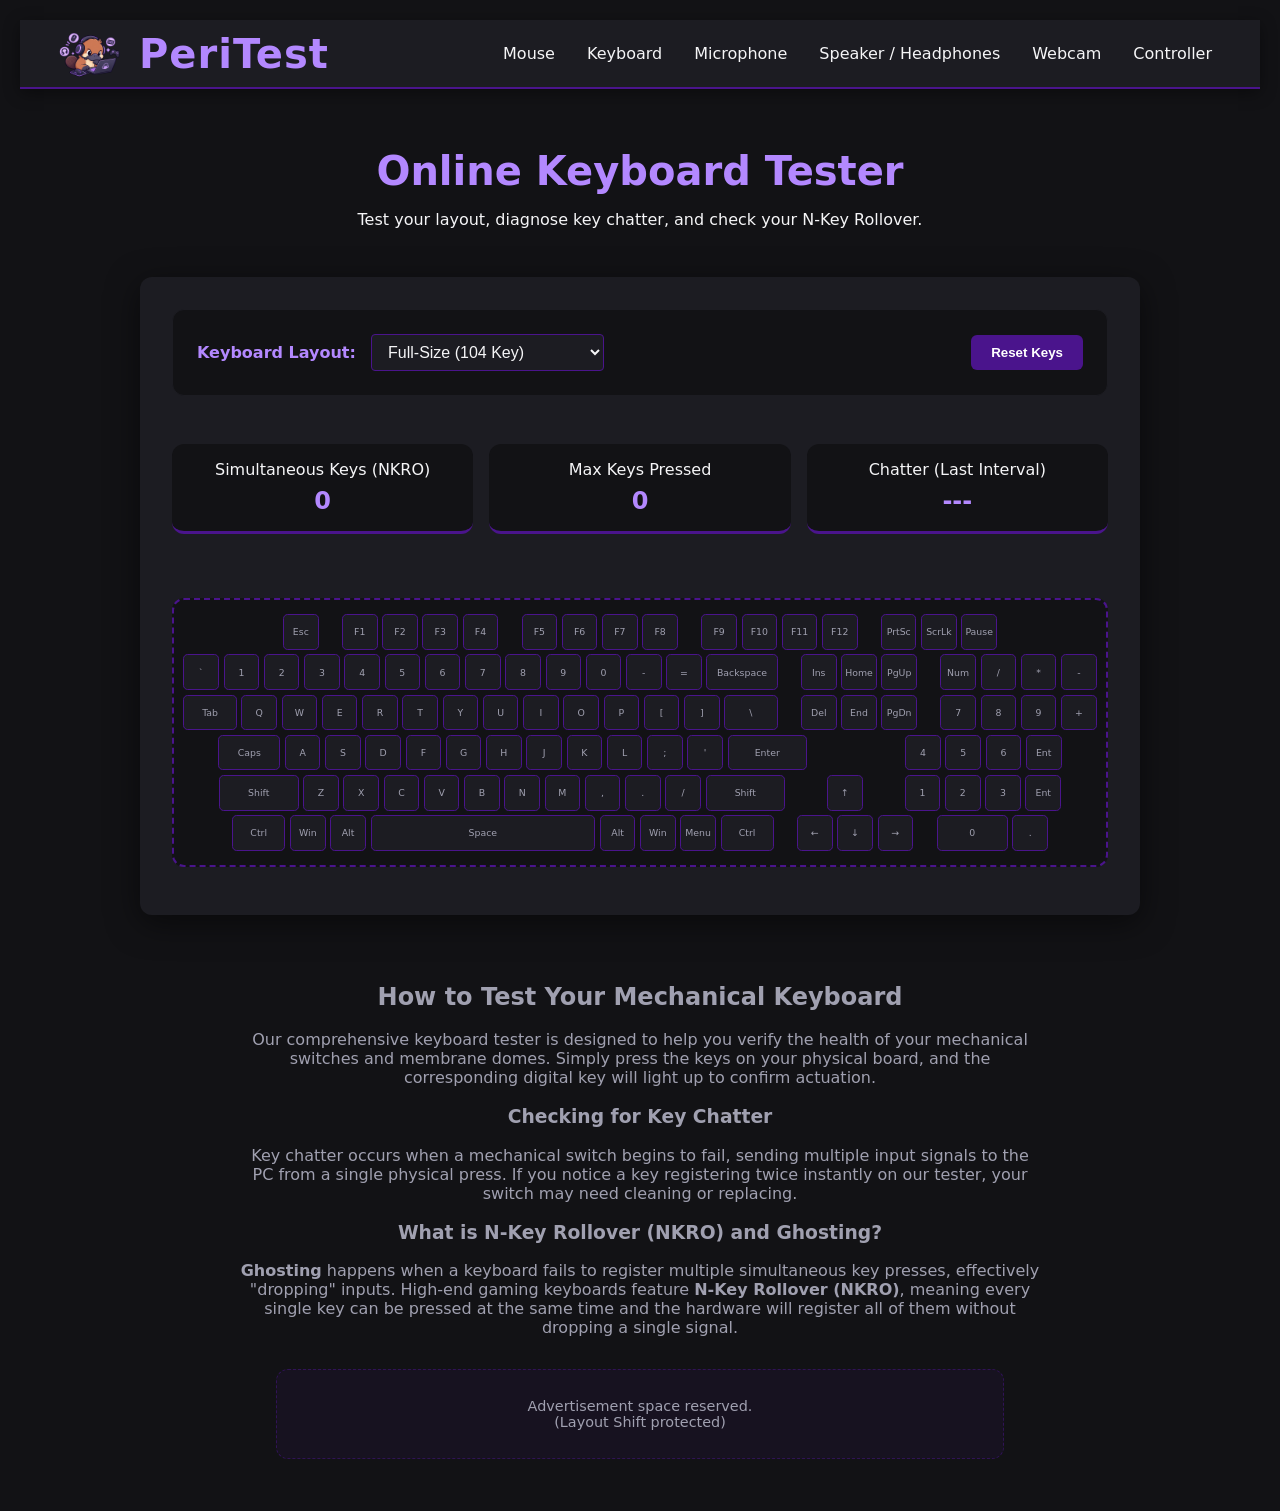
==== keyboard.html @ 8a7df440 "Initial commit" ====
<!DOCTYPE html>
<html lang="en">
<head>
    <meta charset="UTF-8">
    <meta name="viewport" content="width=device-width, initial-scale=1.0">
    <title>Keyboard Tester | Check for Ghosting, Chatter, & NKRO</title>
    <meta name="description" content="Free online keyboard tester. Verify all your keys are working, test N-Key Rollover (NKRO), and check mechanical switches for key chatter and ghosting.">
    <link rel="stylesheet" href="styles.css">
</head>
<body>
    
    <!-- Global Navigation Bar -->
    <nav class="main-nav">
        <a href="index.html" class="nav-brand">
            <img src="logo.png" alt="PeripheralTest Logo" class="nav-logo-img">
            PeriTest
        </a>
        <ul class="nav-links">
            <li class="dropdown">
                <a href="mouse.html">Mouse</a>
                <ul class="dropdown-menu">
                    <li><a href="mouse.html">Mouse Tester</a></li>
                </ul>
            </li>
            <li class="dropdown">
                <a href="keyboard.html">Keyboard</a>
                <ul class="dropdown-menu">
                    <li><a href="keyboard.html">Keyboard Tester</a></li>
                    <li><a href="#">Typing Test (WPM)</a></li>
                </ul>
            </li>
            <li class="dropdown">
                <a href="mic.html">Microphone</a>
                <ul class="dropdown-menu">
                    <li><a href="mic.html">Mic Tester</a></li>
                </ul>
            </li>
            <li class="dropdown">
                <a href="speaker.html">Speaker / Headphones</a>
                <ul class="dropdown-menu">
                    <li><a href="speaker.html">Left/Right Audio Test</a></li>
                </ul>
            </li>
            <li class="dropdown">
                <a href="webcam.html">Webcam</a>
                <ul class="dropdown-menu">
                    <li><a href="webcam.html">Webcam Tester</a>
                    </li>
                </ul>
            </li>
            <li class="dropdown">
                <a href="#">Controller</a>
                <ul class="dropdown-menu">
                    <li><a href="#">Gamepad Tester</a></li>
                    <li><a href="#">Stick Drift Test</a></li>
                </ul>
            </li>
        </ul>
    </nav>
    
    <!-- Main Header for SEO -->
    <header class="seo-header">
        <h1>Online Keyboard Tester</h1>
        <p>Test your layout, diagnose key chatter, and check your N-Key Rollover.</p>
    </header>

    <!-- Main Testing Application -->
    <main class="tester-container">
        
        <!-- Top Toolbar for Layout Selection -->
        <div class="top-toolbar">
            <div class="layout-selector">
                <label for="layout-select">Keyboard Layout:</label>
                <select id="layout-select">
                    <option value="full">Full-Size (104 Key)</option>
                    <option value="tkl">Tenkeyless (TKL / 87 Key)</option>
                    <option value="60">60% Compact</option>
                </select>
            </div>
            <button id="reset-keyboard">Reset Keys</button>
        </div>

        <!-- Left Column: Interactive Keyboard -->
        <section class="interactive-zone" style="grid-column: 1 / -1;">
            
            <!-- Live Keyboard Stats -->
            <div class="stats-dashboard" style="margin-bottom: 2rem;">
                <div class="stat-box">
                    <span class="stat-label">Simultaneous Keys (NKRO)</span>
                    <span class="stat-value" id="nkro-display">0</span>
                </div>
                <div class="stat-box">
                    <span class="stat-label">Max Keys Pressed</span>
                    <span class="stat-value" id="max-nkro-display">0</span>
                </div>
                <div class="stat-box">
                    <span class="stat-label">Chatter (Last Interval)</span>
                    <span class="stat-value" id="chatter-display">---</span>
                </div>
            </div>

            <!-- Scrollable Wrapper for Mobile -->
            <div class="keyboard-scroll-wrapper">
                <div id="keyboard-container" class="keyboard-container">
                    <!-- JavaScript will inject the 104 keys here -->
                </div>
            </div>
            
        </section>

    </main>

    <!-- SEO & AdSense Content Area (Specific to Keyboards) -->
    <article class="informational-content">
        <h2>How to Test Your Mechanical Keyboard</h2>
        <p>Our comprehensive keyboard tester is designed to help you verify the health of your mechanical switches and membrane domes. Simply press the keys on your physical board, and the corresponding digital key will light up to confirm actuation.</p>

        <h3>Checking for Key Chatter</h3>
        <p>Key chatter occurs when a mechanical switch begins to fail, sending multiple input signals to the PC from a single physical press. If you notice a key registering twice instantly on our tester, your switch may need cleaning or replacing.</p>

        <h3>What is N-Key Rollover (NKRO) and Ghosting?</h3>
        <p><strong>Ghosting</strong> happens when a keyboard fails to register multiple simultaneous key presses, effectively "dropping" inputs. High-end gaming keyboards feature <strong>N-Key Rollover (NKRO)</strong>, meaning every single key can be pressed at the same time and the hardware will register all of them without dropping a single signal.</p>
        
        <!-- AdSense Safe Zone -->
        <div class="ad-container">
            <span>Advertisement space reserved.<br>(Layout Shift protected)</span>
        </div>
    </article>

    <script src="keyboard.js"></script>
</body>
</html>
---- styles.css ----
:root {
    /* Brand Colors */
    --bg-dark: #121215;
    --surface-dark: #1c1c22;
    --purple-deep: #4a148c;
    --lavender-glow: #b388ff;
    --text-main: #f5f5f7;
    --text-muted: #a0a0b0;
    
    /* Layout */
    --border-radius: 12px;
}

/* --- GLOBAL RESET --- */
*, *::before, *::after {
    box-sizing: border-box;
}

body {
    background-color: var(--bg-dark);
    color: var(--text-main);
    font-family: 'Segoe UI', system-ui, -apple-system, sans-serif;
    margin: 0;
    padding: 20px;
    display: flex;
    flex-direction: column;
    align-items: center;
    overflow-x: hidden; /* Prevents general page scrolling */
}
.interactive-zone {
    container-type: inline-size;
}

/* --- GLOBAL NAVIGATION BAR --- */
.main-nav {
    width: 100%;
    background-color: var(--surface-dark);
    padding: 0 2rem;
    display: flex;
    justify-content: space-between;
    align-items: center;
    border-bottom: 2px solid var(--purple-deep);
    box-shadow: 0 4px 15px rgba(0, 0, 0, 0.4);
    box-sizing: border-box;
    margin-bottom: 2rem;
}

/* --- BRANDING & LOGO --- */
.nav-brand {
    display: flex;
    align-items: center;
    gap: 12px; /* Controls the space between the image and the text */
    font-size: 2.5rem;
    font-weight: bold;
    color: var(--lavender-glow);
    letter-spacing: 1px;
    text-decoration: none;
}

.nav-logo-img {
    height: 50px; /* Locks the logo height to fit the nav bar */
    width: auto;  /* Maintains the original aspect ratio */
    display: block;
}

/* Mobile Adjustment for Logo */
@media (max-width: 768px) {
    .nav-brand {
        font-size: 1.3rem; /* Shrinks the text slightly on mobile */
    }
    .nav-logo-img {
        height: 32px; /* Shrinks the logo slightly on mobile */
    }
}

.nav-links {
    list-style: none;
    display: flex;
    margin: 0;
    padding: 0;
}

.nav-links > li {
    position: relative;
    padding: 1.5rem 1rem;
}

.nav-links a {
    color: var(--text-main);
    text-decoration: none;
    font-weight: 500;
    transition: color 0.2s ease;
}

.nav-links a:hover {
    color: var(--lavender-glow);
}

/* Dropdown Menu Logic */
.dropdown-menu {
    display: none;
    position: absolute;
    top: 100%;
    left: 0;
    background-color: var(--surface-dark);
    border: 1px solid var(--purple-deep);
    border-radius: 0 0 8px 8px;
    list-style: none;
    padding: 0.5rem 0;
    min-width: 200px;
    box-shadow: 0 8px 20px rgba(0,0,0,0.6);
    z-index: 100;
}

.dropdown:hover .dropdown-menu {
    display: block;
}

.dropdown-menu li {
    padding: 0;
}

.dropdown-menu a {
    display: block;
    padding: 0.8rem 1.5rem;
    font-size: 0.95rem;
}

.dropdown-menu a:hover {
    background-color: var(--purple-deep);
    color: #fff;
}

/* SEO Header */
.seo-header {
    text-align: center;
    margin-bottom: 2rem;
}

.seo-header h1 {
    color: var(--lavender-glow);
    font-size: 2.5rem;
    margin-bottom: 0.5rem;
}

/* Application Layout */
.tester-container {
    display: grid;
    grid-template-columns: 1fr 1fr;
    gap: 2rem;
    width: 100%;
    max-width: 1000px;
    background-color: var(--surface-dark);
    padding: 2rem;
    border-radius: var(--border-radius);
    box-shadow: 0 8px 32px rgba(0, 0, 0, 0.5);
    /* Prevents right-click menu from popping up while testing */
    user-select: none; 
    -webkit-user-select: none;
}

/* Mouse Graphic & Stats */
.interactive-zone {
    display: flex;
    flex-direction: column;
    gap: 2rem;
}

.mouse-graphic {
    height: 300px;
    background-color: var(--bg-dark);
    border: 2px dashed var(--purple-deep);
    border-radius: var(--border-radius);
    display: flex;
    align-items: center;
    justify-content: center;
    transition: box-shadow 0.1s ease;
}

/* This class will be toggled by JS when a button is pressed */
.mouse-graphic.active-click {
    box-shadow: 0 0 20px var(--lavender-glow);
    border-color: var(--lavender-glow);
}

.stats-dashboard {
    display: flex;
    justify-content: space-between;
    gap: 1rem;
}

.stat-box {
    background: var(--bg-dark);
    padding: 1rem;
    border-radius: var(--border-radius);
    flex: 1;
    text-align: center;
    border-bottom: 3px solid var(--purple-deep);
}

.stat-value {
    display: block;
    font-size: 1.5rem;
    font-weight: bold;
    color: var(--lavender-glow);
    margin-top: 0.5rem;
}

/* Event Log Table */
.log-zone {
    display: flex;
    flex-direction: column;
}

.table-container {
    height: 380px;
    overflow-y: auto;
    background: var(--bg-dark);
    border-radius: var(--border-radius);
}

table {
    width: 100%;
    border-collapse: collapse;
    text-align: left;
}

th, td {
    padding: 12px 15px;
    border-bottom: 1px solid var(--surface-dark);
}

th {
    background-color: var(--purple-deep);
    position: sticky;
    top: 0;
}

/* Informational Content (SEO) */
.informational-content {
    max-width: 800px;
    margin-top: 3rem;
    text-align: center;
    color: var(--text-muted);
}

/* Illuminates specific SVG paths based on user input */
.active-svg-part {
    fill: var(--lavender-glow) !important;
    transition: fill 0.05s ease-out;
}

/* --- KEYBOARD TESTER STYLES --- */
.keyboard-container {
    display: flex;
    flex-direction: column;
    gap: 0.5cqw; /* Gap scales dynamically */
    background: var(--bg-dark);
    padding: 1.5cqw;
    border-radius: var(--border-radius);
    border: 2px dashed var(--purple-deep);
    width: 100%;
    box-sizing: border-box;
    overflow: hidden; /* No more horizontal scrolling */
}

.keyboard-row {
    display: flex;
    gap: 0.5cqw;
    justify-content: center;
}

/* Base Key Style - Sizes based on a percentage of the container */
.key {
    background: var(--surface-dark);
    border: 1px solid var(--purple-deep);
    border-radius: 0.5cqw;
    min-width: 3.8cqw; 
    height: 3.8cqw;
    display: flex;
    align-items: center;
    justify-content: center;
    color: var(--text-muted);
    font-size: 1cqw;
    font-weight: 500;
    user-select: none;
    transition: background-color 0.1s, transform 0.05s, box-shadow 0.1s;
    box-sizing: border-box;
}

/* Scaled Modifiers for specific keys */
.key.w-1-5 { min-width: 5.7cqw; } 
.key.w-1-75 { min-width: 6.6cqw; } 
.key.w-2 { min-width: 7.6cqw; } 
.key.w-2-25 { min-width: 8.5cqw; } 
.key.w-space { min-width: 24cqw; } 
.key.spacer { background: transparent; border: none; min-width: 1.5cqw; } 

/* Active States */
.key.active-key {
    background: var(--lavender-glow);
    color: var(--bg-dark);
    transform: scale(0.92);
    box-shadow: 0 0 10px var(--lavender-glow);
    border-color: var(--lavender-glow);
}

.key.registered-key {
    border-color: var(--lavender-glow);
    color: var(--text-main);
}

/* --- TOP TOOLBAR --- */
.top-toolbar {
    grid-column: 1 / -1;
    display: flex;
    justify-content: space-between;
    align-items: center;
    background: var(--bg-dark);
    padding: 1.5rem;
    border-radius: var(--border-radius);
    margin-bottom: 1rem;
    border: 1px solid var(--surface-dark);
}

.layout-selector label {
    margin-right: 10px;
    font-weight: bold;
    color: var(--lavender-glow);
}

.layout-selector select {
    padding: 8px 12px;
    background: var(--surface-dark);
    color: var(--text-main);
    border: 1px solid var(--purple-deep);
    border-radius: 4px;
    font-size: 1rem;
    cursor: pointer;
}

#reset-keyboard {
    background: var(--purple-deep);
    color: white;
    border: none;
    padding: 10px 20px;
    border-radius: 6px;
    cursor: pointer;
    font-weight: bold;
    transition: background 0.2s;
}

#reset-keyboard:hover {
    background: var(--lavender-glow);
    color: var(--bg-dark);
}

/* --- KEYBOARD SCROLL FIX --- */
.keyboard-scroll-wrapper {
    width: 100%;
    overflow-x: auto; /* Allows horizontal swiping */
    padding-bottom: 1rem; /* Space for the scrollbar */
}

.keyboard-container {
    /* Keep your existing rules here, but ADD this min-width: */
    min-width: 750px; 
}

/* Mobile Optimization */
@media (max-width: 768px) {
    /* Stack the Navigation Bar */
    .main-nav {
        flex-direction: column;
        padding: 1rem 0;
    }
    
    .nav-links {
        flex-wrap: wrap;
        justify-content: center;
        gap: 0.5rem;
    }

    .nav-links > li {
        padding: 0.5rem 1rem;
    }

    /* Stack the Testing Columns */
    .tester-container {
        grid-template-columns: 1fr;
        padding: 1rem;
    }

    /* Stack Statistics Boxes */
    .stats-dashboard {
        flex-direction: column;
    }

    /* Limit Event Log Height on Mobile */
    .table-container {
        height: 250px; 
    }

    /* Adjust Keyboard Font Size for tiny keys */
    .key {
        font-size: 1.5cqw; 
    }
}

/* AdSense Space */
.ad-container {
    width: 100%;
    max-width: 728px; /* Standard AdSense Leaderboard width */
    margin: 2rem auto;
    background-color: rgba(74, 20, 140, 0.1); /* Faint placeholder background */
    border: 1px dashed rgba(74, 20, 140, 0.5);
    border-radius: var(--border-radius);
    display: flex;
    align-items: center;
    justify-content: center;
    color: var(--text-muted);
    font-size: 0.9rem;
    text-align: center;
    
    /* Crucial for SEO: Reserves space to prevent Layout Shift */
    min-height: 90px; 
}

/* Mobile Ad Adjustments */
/* =========================================
   MOBILE RESPONSIVENESS (Media Queries)
   ========================================= */
@media (max-width: 768px) {
    
    /* 1. Stack the Navigation Bar cleanly */
    .main-nav {
        flex-direction: column;
        padding: 1rem;
    }
    
    .nav-brand {
        margin-bottom: 1rem;
        font-size: 1.8rem;
    }

    .nav-links {
        flex-direction: column;
        width: 100%;
        text-align: center;
        gap: 0;
    }

    .nav-links > li {
        width: 100%;
        padding: 0.8rem 0;
        border-bottom: 1px solid rgba(74, 20, 140, 0.3);
    }

    /* 2. Stack the Toolbar Elements */
    .top-toolbar {
        flex-direction: column;
        gap: 1.5rem;
        align-items: stretch;
        text-align: center;
    }

    .layout-selector select {
        width: 100%;
        margin-top: 0.8rem;
    }

    /* 3. Force Statistics to Stack Vertically */
    .stats-dashboard {
        display: flex;
        flex-direction: column !important;
        gap: 1rem;
    }

    .stat-box {
        width: 100%;
    }

    /* 4. Fix Main Grid Spacing */
    .tester-container {
        grid-template-columns: 1fr;
        padding: 1rem;
    }
    
    .interactive-zone {
        padding: 0;
    }

    /* 5. Mobile Ad Container */
    .ad-container {
        max-width: 300px;
        min-height: 250px;
        margin: 2rem auto;
    }
}

/* --- MIC RECORDING STYLES --- */
.record-btn {
    background: var(--surface-dark);
    color: var(--lavender-glow);
    border: 2px solid var(--purple-deep);
    padding: 12px 24px;
    border-radius: 6px;
    font-size: 1rem;
    font-weight: bold;
    cursor: pointer;
    transition: all 0.2s ease;
}

.record-btn:not(.disabled):hover {
    background: var(--purple-deep);
    color: white;
}

/* Active Recording State with CSS Animation */
.record-btn.active-record {
    background: #ff5252;
    color: white;
    border-color: #ff5252;
    animation: pulse-red 1.5s infinite;
}

.record-btn.disabled {
    opacity: 0.5;
    cursor: not-allowed;
    border-color: var(--surface-dark);
    color: var(--text-muted);
}

@keyframes pulse-red {
    0% { box-shadow: 0 0 0 0 rgba(255, 82, 82, 0.7); }
    70% { box-shadow: 0 0 0 15px rgba(255, 82, 82, 0); }
    100% { box-shadow: 0 0 0 0 rgba(255, 82, 82, 0); }
}
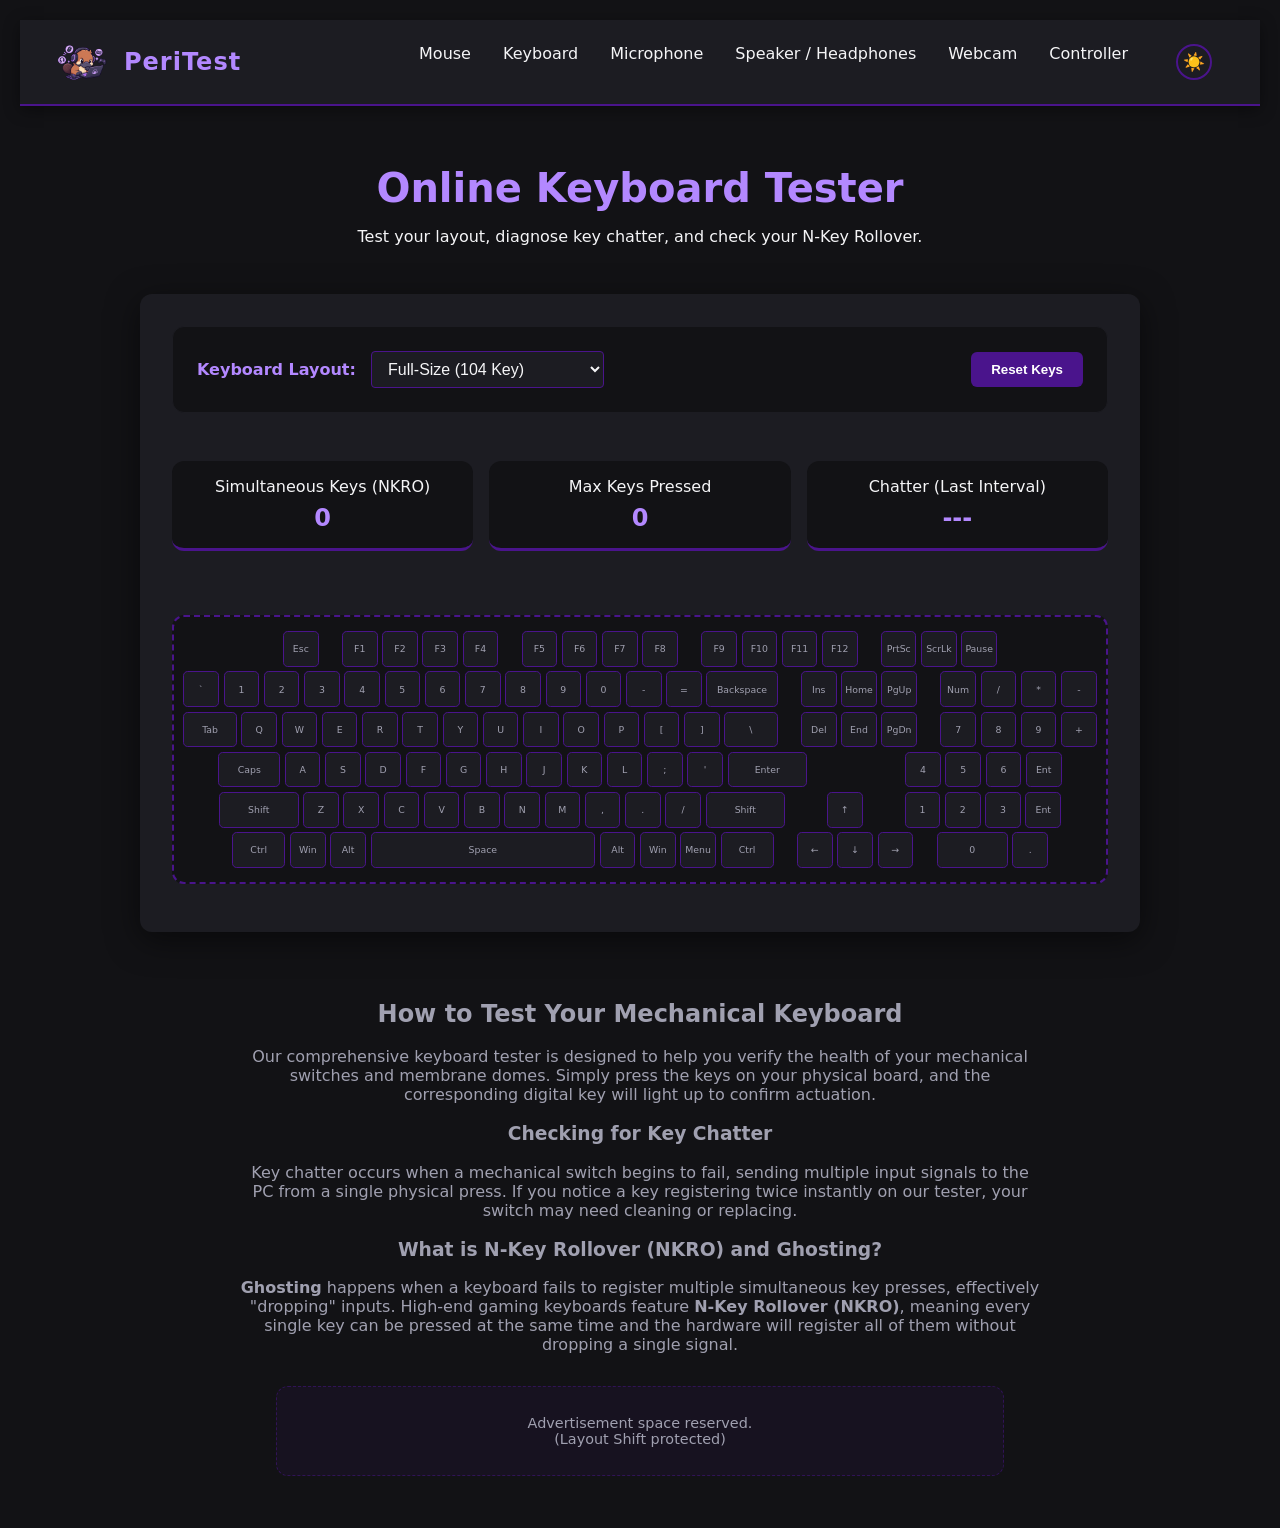
==== commit 74594d7b: "Added light/dark mode feature" ====
--- a/keyboard.html
+++ b/keyboard.html
@@ -6,6 +6,9 @@
     <title>Keyboard Tester | Check for Ghosting, Chatter, & NKRO</title>
     <meta name="description" content="Free online keyboard tester. Verify all your keys are working, test N-Key Rollover (NKRO), and check mechanical switches for key chatter and ghosting.">
     <link rel="stylesheet" href="styles.css">
+
+    <script async src="https://pagead2.googlesyndication.com/pagead/js/adsbygoogle.js?client=ca-pub-9353357643380089"
+     crossorigin="anonymous"></script>
 </head>
 <body>
     
@@ -55,9 +58,12 @@
                     <li><a href="#">Stick Drift Test</a></li>
                 </ul>
             </li>
+            <li style="list-style: none;">
+                <button id="theme-toggle" class="theme-toggle" title="Toggle Light/Dark Mode">☀️</button>
+            </li>
         </ul>
     </nav>
-    
+
     <!-- Main Header for SEO -->
     <header class="seo-header">
         <h1>Online Keyboard Tester</h1>
@@ -127,6 +133,7 @@
         </div>
     </article>
 
+    <script src="theme.js"></script>
     <script src="keyboard.js"></script>
 </body>
 </html>
--- a/styles.css
+++ b/styles.css
@@ -11,7 +11,45 @@
     --border-radius: 12px;
 }
 
-/* --- GLOBAL RESET --- */
+/* --- LIGHT MODE OVERRIDES --- */
+body[data-theme="light"] {
+    --bg-dark: #f4f5f7;       /* Light gray background */
+    --surface-dark: #ffffff;  /* Clean white cards/zones */
+    --text-main: #121215;     /* Dark gray/black text */
+    --text-muted: #5f6368;    /* Medium gray for secondary text */
+    --purple-deep: #7e57c2;   /* Slightly adjusted purple for contrast */
+    --lavender-glow: #4a148c; /* Darker purple for headings on light backgrounds */
+}
+
+/* --- THEME TOGGLE BUTTON STYLES --- */
+.theme-toggle {
+    background: transparent;
+    border: 2px solid var(--purple-deep);
+    border-radius: 50%;
+    width: 36px;
+    height: 36px;
+    display: flex;
+    align-items: center;
+    justify-content: center;
+    cursor: pointer;
+    font-size: 1.1rem;
+    color: var(--text-main);
+    transition: all 0.2s ease;
+    margin-left: 1rem;
+}
+
+.theme-toggle:hover {
+    background: var(--purple-deep);
+    transform: scale(1.1);
+}
+
+@media (max-width: 768px) {
+    .theme-toggle {
+        margin: 1rem auto 0 auto; /* Centers the button on mobile nav */
+    }
+}
+
+/* GLOBAL RESET */
 *, *::before, *::after {
     box-sizing: border-box;
 }
@@ -25,13 +63,14 @@
     display: flex;
     flex-direction: column;
     align-items: center;
-    overflow-x: hidden; /* Prevents general page scrolling */
-}
+    overflow-x: hidden; 
+}
+
 .interactive-zone {
     container-type: inline-size;
 }
 
-/* --- GLOBAL NAVIGATION BAR --- */
+/* GLOBAL NAVIGATION BAR */
 .main-nav {
     width: 100%;
     background-color: var(--surface-dark);
@@ -45,12 +84,12 @@
     margin-bottom: 2rem;
 }
 
-/* --- BRANDING & LOGO --- */
+/* BRANDING & LOGO */
 .nav-brand {
     display: flex;
     align-items: center;
-    gap: 12px; /* Controls the space between the image and the text */
-    font-size: 2.5rem;
+    gap: 12px; 
+    font-size: 1.5rem;
     font-weight: bold;
     color: var(--lavender-glow);
     letter-spacing: 1px;
@@ -58,7 +97,7 @@
 }
 
 .nav-logo-img {
-    height: 50px; /* Locks the logo height to fit the nav bar */
+    height: 40px; /* Locks the logo height to fit the nav bar */
     width: auto;  /* Maintains the original aspect ratio */
     display: block;
 }
@@ -66,10 +105,10 @@
 /* Mobile Adjustment for Logo */
 @media (max-width: 768px) {
     .nav-brand {
-        font-size: 1.3rem; /* Shrinks the text slightly on mobile */
+        font-size: 1.3rem; 
     }
     .nav-logo-img {
-        height: 32px; /* Shrinks the logo slightly on mobile */
+        height: 32px; 
     }
 }
 
@@ -250,7 +289,7 @@
     transition: fill 0.05s ease-out;
 }
 
-/* --- KEYBOARD TESTER STYLES --- */
+/* KEYBOARD TESTER STYLES */
 .keyboard-container {
     display: flex;
     flex-direction: column;
@@ -270,7 +309,7 @@
     justify-content: center;
 }
 
-/* Base Key Style - Sizes based on a percentage of the container */
+/* Base Key Style */
 .key {
     background: var(--surface-dark);
     border: 1px solid var(--purple-deep);
@@ -310,7 +349,7 @@
     color: var(--text-main);
 }
 
-/* --- TOP TOOLBAR --- */
+/* TOP TOOLBAR */
 .top-toolbar {
     grid-column: 1 / -1;
     display: flex;
@@ -355,15 +394,14 @@
     color: var(--bg-dark);
 }
 
-/* --- KEYBOARD SCROLL FIX --- */
+/* KEYBOARD SCROLL FIX */
 .keyboard-scroll-wrapper {
     width: 100%;
-    overflow-x: auto; /* Allows horizontal swiping */
-    padding-bottom: 1rem; /* Space for the scrollbar */
+    overflow-x: auto; 
+    padding-bottom: 1rem; 
 }
 
 .keyboard-container {
-    /* Keep your existing rules here, but ADD this min-width: */
     min-width: 750px; 
 }
 
@@ -427,9 +465,6 @@
 }
 
 /* Mobile Ad Adjustments */
-/* =========================================
-   MOBILE RESPONSIVENESS (Media Queries)
-   ========================================= */
 @media (max-width: 768px) {
     
     /* 1. Stack the Navigation Bar cleanly */
@@ -498,7 +533,7 @@
     }
 }
 
-/* --- MIC RECORDING STYLES --- */
+/* MIC RECORDING STYLES */
 .record-btn {
     background: var(--surface-dark);
     color: var(--lavender-glow);
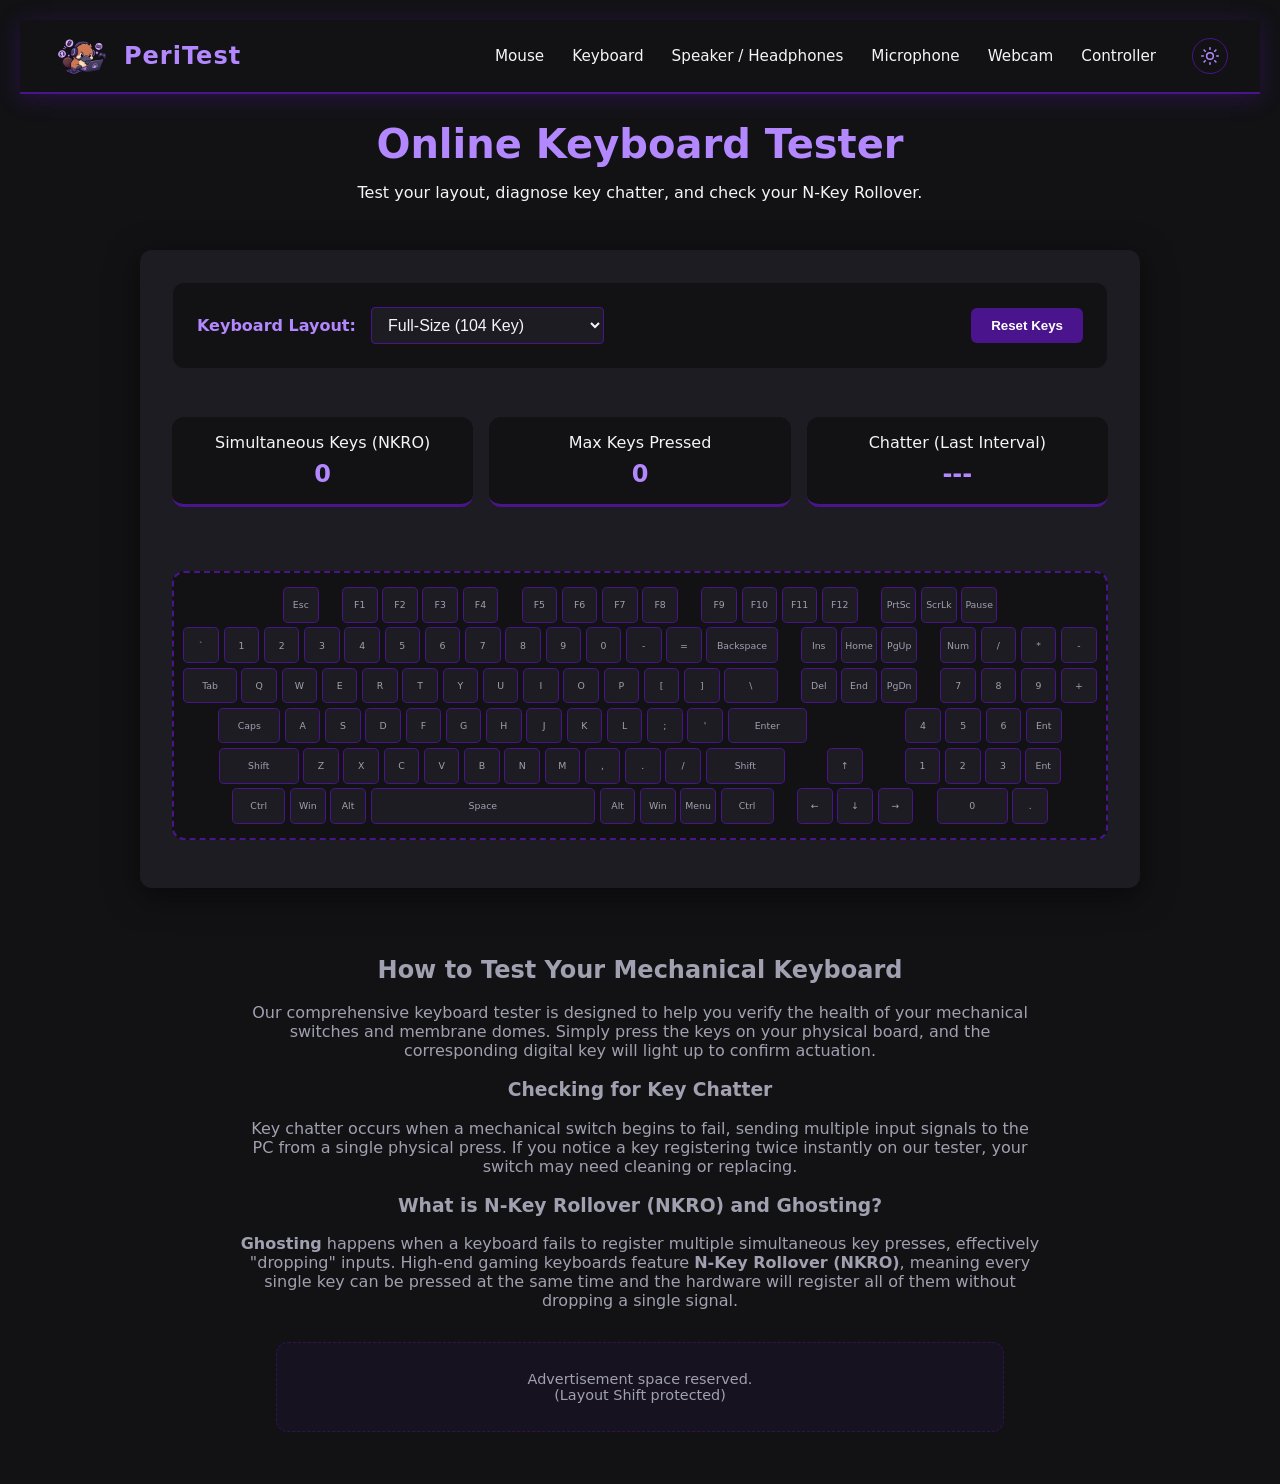
==== commit 28f5b4f4: "Nav bar rearranged" ====
--- a/keyboard.html
+++ b/keyboard.html
@@ -33,15 +33,15 @@
                 </ul>
             </li>
             <li class="dropdown">
+                <a href="speaker.html">Speaker / Headphones</a>
+                <ul class="dropdown-menu">
+                    <li><a href="speaker.html">Left/Right Audio Test</a></li>
+                </ul>
+            </li>
+            <li class="dropdown">
                 <a href="mic.html">Microphone</a>
                 <ul class="dropdown-menu">
                     <li><a href="mic.html">Mic Tester</a></li>
-                </ul>
-            </li>
-            <li class="dropdown">
-                <a href="speaker.html">Speaker / Headphones</a>
-                <ul class="dropdown-menu">
-                    <li><a href="speaker.html">Left/Right Audio Test</a></li>
                 </ul>
             </li>
             <li class="dropdown">
@@ -58,8 +58,20 @@
                     <li><a href="#">Stick Drift Test</a></li>
                 </ul>
             </li>
-            <li style="list-style: none;">
-                <button id="theme-toggle" class="theme-toggle" title="Toggle Light/Dark Mode">☀️</button>
+            <li>
+                <button id="theme-toggle" class="theme-toggle" title="Toggle Light/Dark Mode" aria-label="Toggle Light/Dark Mode">
+                    <svg viewBox="0 0 24 24">
+                        <circle cx="12" cy="12" r="4"></circle>
+                        <path d="M12 2v2"></path>
+                        <path d="M12 20v2"></path>
+                        <path d="m4.93 4.93 1.41 1.41"></path>
+                        <path d="m17.66 17.66 1.41 1.41"></path>
+                        <path d="M2 12h2"></path>
+                        <path d="M20 12h2"></path>
+                        <path d="m6.34 17.66-1.41 1.41"></path>
+                        <path d="m19.07 4.93-1.41 1.41"></path>
+                    </svg>
+                </button>
             </li>
         </ul>
     </nav>
--- a/styles.css
+++ b/styles.css
@@ -21,10 +21,10 @@
     --lavender-glow: #4a148c; /* Darker purple for headings on light backgrounds */
 }
 
-/* --- THEME TOGGLE BUTTON STYLES --- */
+/* --- THEME TOGGLE BUTTON (Crisp Outline Icon) --- */
 .theme-toggle {
     background: transparent;
-    border: 2px solid var(--purple-deep);
+    border: 1.5px solid var(--purple-deep);
     border-radius: 50%;
     width: 36px;
     height: 36px;
@@ -32,20 +32,40 @@
     align-items: center;
     justify-content: center;
     cursor: pointer;
-    font-size: 1.1rem;
-    color: var(--text-main);
+    color: var(--lavender-glow);
     transition: all 0.2s ease;
-    margin-left: 1rem;
+    padding: 0;
+    margin-left: 0.5rem;
+    outline: none;
+}
+
+.theme-toggle svg {
+    width: 20px;
+    height: 20px;
+    stroke: currentColor;
+    stroke-width: 1.8;
+    stroke-linecap: round;
+    stroke-linejoin: round;
+    fill: none;
+    display: block;
 }
 
 .theme-toggle:hover {
-    background: var(--purple-deep);
-    transform: scale(1.1);
-}
-
+    background: var(--surface-dark);
+    border-color: var(--lavender-glow);
+    color: #fff;
+    box-shadow: 0 0 10px rgba(179, 136, 255, 0.4);
+}
+
+/* Mobile Alignment */
 @media (max-width: 768px) {
+    .nav-links {
+        flex-direction: column;
+        gap: 0.5rem;
+    }
+    
     .theme-toggle {
-        margin: 1rem auto 0 auto; /* Centers the button on mobile nav */
+        margin-top: 0.75rem;
     }
 }
 
@@ -70,18 +90,18 @@
     container-type: inline-size;
 }
 
-/* GLOBAL NAVIGATION BAR */
+/* --- GLOBAL NAVIGATION BAR --- */
 .main-nav {
-    width: 100%;
-    background-color: var(--surface-dark);
-    padding: 0 2rem;
     display: flex;
     justify-content: space-between;
     align-items: center;
+    padding: 1rem 2rem;
+    background: var(--bg-dark);
     border-bottom: 2px solid var(--purple-deep);
-    box-shadow: 0 4px 15px rgba(0, 0, 0, 0.4);
-    box-sizing: border-box;
-    margin-bottom: 2rem;
+    box-shadow: 0 4px 20px rgba(74, 20, 140, 0.4); /* Restores signature purple underglow */
+    width: 100%;
+    position: relative;
+    z-index: 1000;
 }
 
 /* BRANDING & LOGO */
@@ -113,21 +133,27 @@
 }
 
 .nav-links {
+    display: flex;
+    align-items: center;
+    gap: 1.75rem;
     list-style: none;
-    display: flex;
     margin: 0;
     padding: 0;
 }
 
+/* Individual Top-Level Items */
 .nav-links > li {
-    position: relative;
-    padding: 1.5rem 1rem;
+    position: relative; /* Anchor point for dropdown menus */
+    display: flex;
+    align-items: center;
 }
 
 .nav-links a {
     color: var(--text-main);
     text-decoration: none;
     font-weight: 500;
+    font-size: 0.95rem;
+    padding: 0.5rem 0;
     transition: color 0.2s ease;
 }
 
@@ -135,39 +161,43 @@
     color: var(--lavender-glow);
 }
 
-/* Dropdown Menu Logic */
+/* --- DROPDOWN MENUS (Restores Hover Lists) --- */
 .dropdown-menu {
     display: none;
     position: absolute;
     top: 100%;
-    left: 0;
-    background-color: var(--surface-dark);
+    left: 50%;
+    transform: translateX(-50%);
+    background: var(--surface-dark);
     border: 1px solid var(--purple-deep);
-    border-radius: 0 0 8px 8px;
+    box-shadow: 0 8px 16px rgba(0, 0, 0, 0.5), 0 0 10px rgba(126, 87, 194, 0.2);
+    border-radius: var(--border-radius);
     list-style: none;
     padding: 0.5rem 0;
-    min-width: 200px;
-    box-shadow: 0 8px 20px rgba(0,0,0,0.6);
-    z-index: 100;
+    min-width: 190px;
+    z-index: 1001;
+    margin-top: 0.5rem;
 }
 
 .dropdown:hover .dropdown-menu {
+    display: block; /* Reveals on hover */
+}
+
+.dropdown-menu li {
+    width: 100%;
+}
+
+.dropdown-menu li a {
     display: block;
-}
-
-.dropdown-menu li {
-    padding: 0;
-}
-
-.dropdown-menu a {
-    display: block;
-    padding: 0.8rem 1.5rem;
-    font-size: 0.95rem;
-}
-
-.dropdown-menu a:hover {
-    background-color: var(--purple-deep);
-    color: #fff;
+    padding: 0.6rem 1.2rem;
+    font-size: 0.88rem;
+    color: var(--text-main);
+    white-space: nowrap;
+}
+
+.dropdown-menu li a:hover {
+    background: rgba(179, 136, 255, 0.1);
+    color: var(--lavender-glow);
 }
 
 /* SEO Header */
@@ -570,4 +600,98 @@
     0% { box-shadow: 0 0 0 0 rgba(255, 82, 82, 0.7); }
     70% { box-shadow: 0 0 0 15px rgba(255, 82, 82, 0); }
     100% { box-shadow: 0 0 0 0 rgba(255, 82, 82, 0); }
+}
+
+/* Light mode optimizations */
+/* 1. Mouse Graphic Light Mode Fix */
+body[data-theme="light"] .mouse-graphic svg path:not(.active-svg-part),
+body[data-theme="light"] .mouse-graphic svg rect:not(.active-svg-part),
+body[data-theme="light"] .mouse-graphic svg ellipse:not(.active-svg-part) {
+    fill: #e8eaed; /* Light gray body instead of black */
+    stroke: var(--purple-deep);
+}
+
+/* 2. Keyboard "Already Pressed" Keys Light Mode Fix */
+body[data-theme="light"] .key.registered-key {
+    background-color: rgba(126, 87, 194, 0.15); /* Soft purple background */
+    border-color: var(--purple-deep);
+    color: var(--purple-deep);
+    font-weight: bold;
+}
+
+/* 4. Webcam Feed Background Fix */
+#webcam-feed {
+    background-color: var(--bg-dark) !important; /* Overrides inline #000 */
+}
+
+/* =========================================
+   PREMIUM SPEAKER / HEADPHONE SVG STYLES
+   ========================================= */
+.headphone-svg {
+    max-width: 450px;
+    width: 100%;
+    height: 400px; /* Matches the new 400x400 viewBox */
+    display: block;
+    margin: 0 auto;
+    overflow: visible;
+}
+
+/* Interactive Group Base */
+.hp-interact {
+    cursor: pointer;
+    transition: transform 0.1s ease;
+}
+
+.hp-interact:active {
+    transform: scale(0.97); /* Adds a satisfying "click" physical press effect */
+}
+
+/* Hover States */
+.hp-interact:hover .hp-shell,
+.hp-interact:hover .hp-center-bg {
+    stroke: var(--lavender-glow);
+    fill: rgba(179, 136, 255, 0.05);
+}
+.hp-interact:hover .hp-text,
+.hp-interact:hover .hp-text-center {
+    fill: var(--lavender-glow);
+}
+
+/* Active / Playing State */
+.hp-interact.is-playing .hp-pad {
+    stroke: var(--lavender-glow);
+    fill: rgba(179, 136, 255, 0.2);
+}
+
+.hp-interact.is-playing .hp-center-bg {
+    stroke: var(--lavender-glow);
+    fill: var(--lavender-glow);
+}
+.hp-interact.is-playing .hp-text-center {
+    fill: var(--text-main);
+}
+.hp-interact.is-playing .hp-play-icon {
+    fill: var(--bg-dark);
+}
+
+/* Vibrant Sound Wave Glowing Animation */
+.hp-interact.is-playing .hp-shell {
+    stroke: #ff5252;
+    fill: rgba(255, 82, 82, 0.05);
+    animation: hp-glow-pulse 0.6s infinite alternate ease-in-out;
+}
+
+.hp-interact.is-playing .hp-text {
+    fill: #ff5252; /* Makes the L/R letter match the glow */
+}
+
+@keyframes hp-glow-pulse {
+    0% { 
+        stroke-width: 4; 
+        filter: drop-shadow(0 0 2px rgba(255, 82, 82, 0.3)); 
+    }
+    100% { 
+        stroke-width: 8; 
+        filter: drop-shadow(0 0 15px rgba(255, 82, 82, 0.8)); 
+    }
 }
